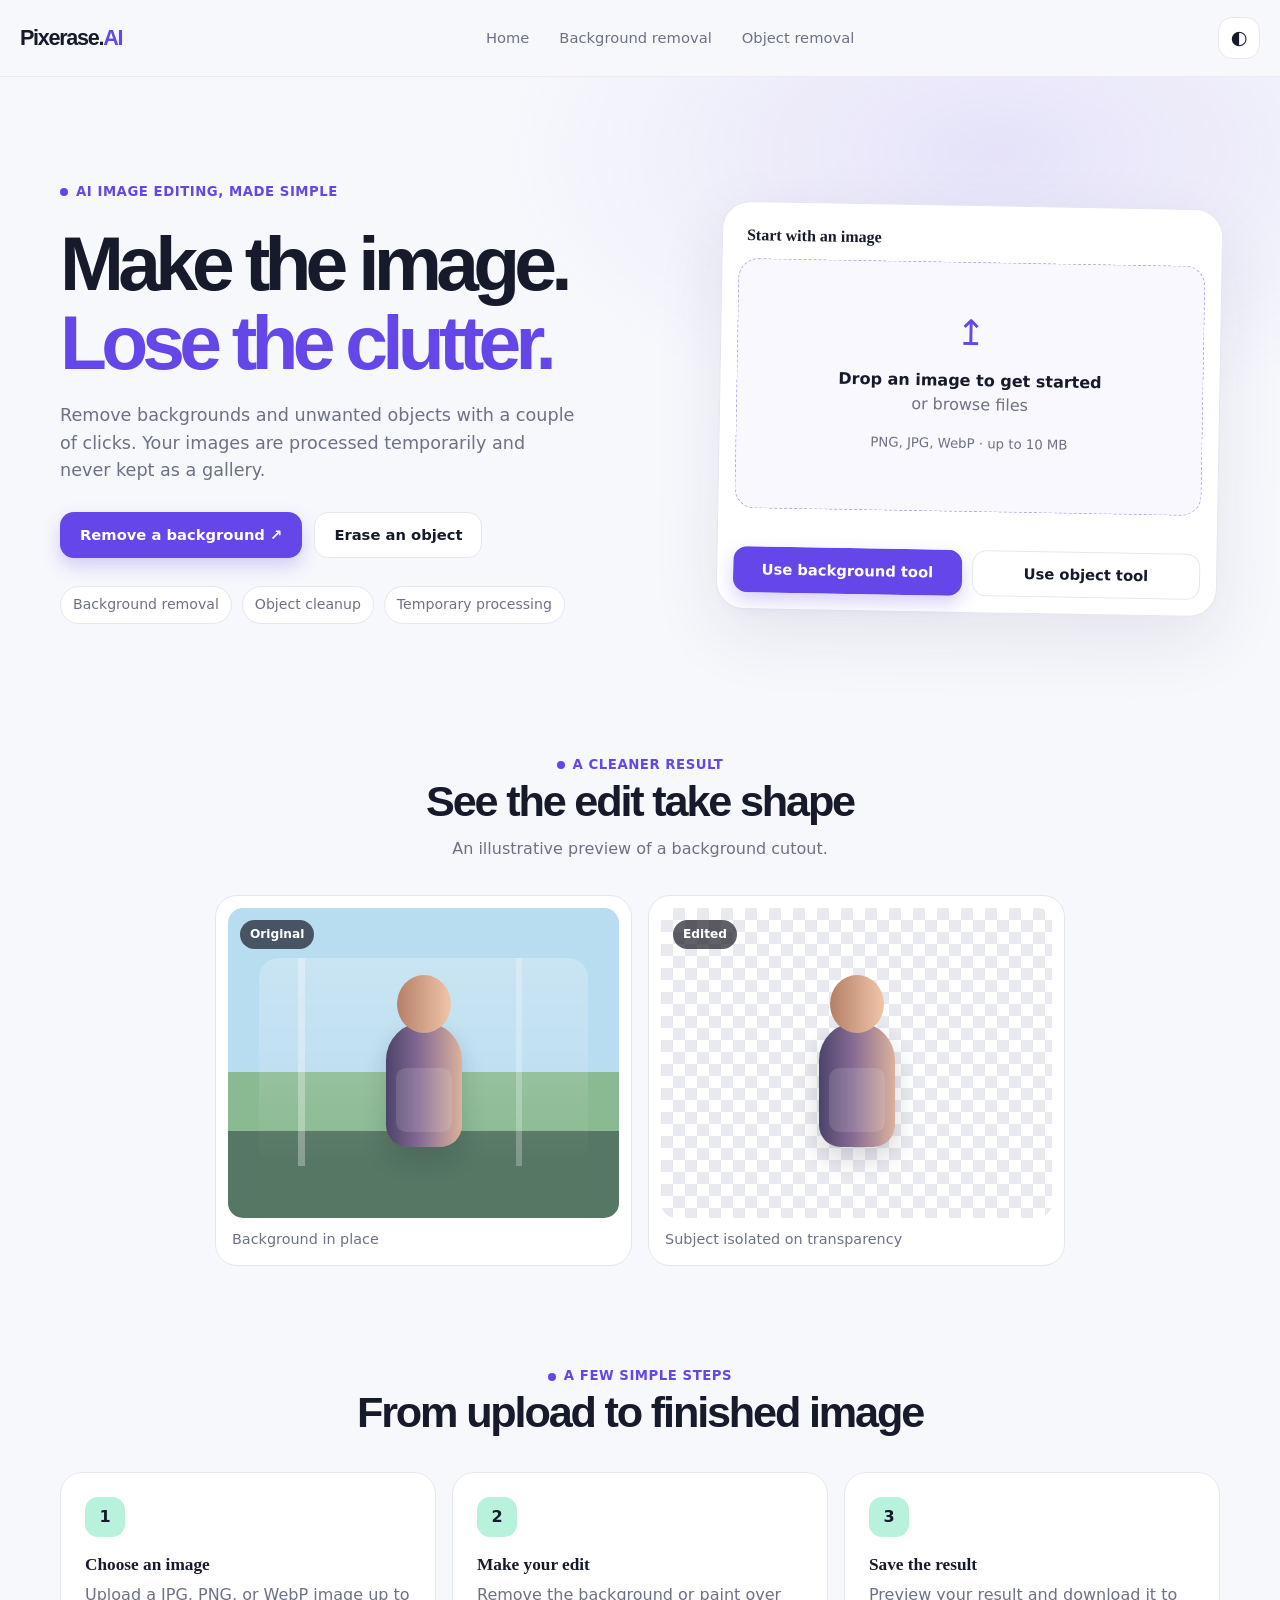
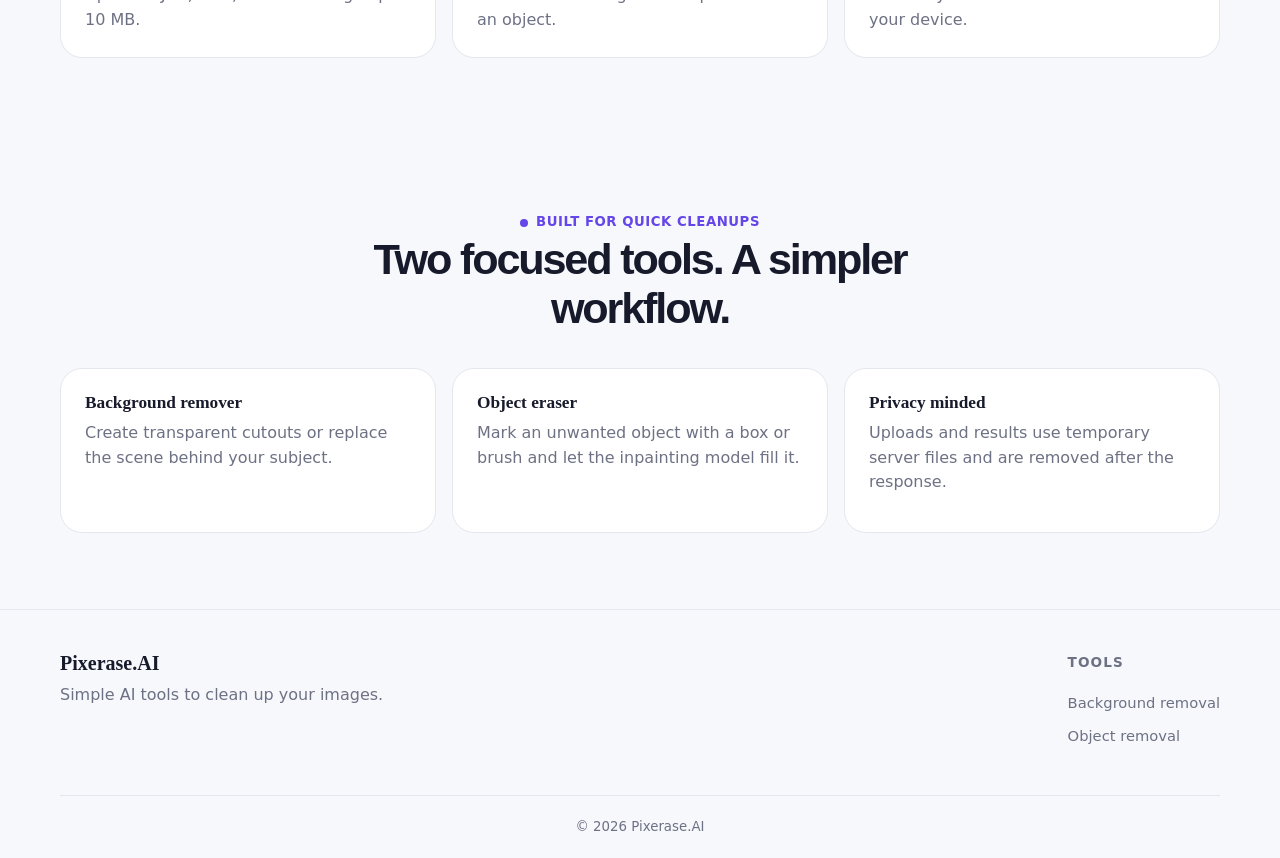
==== frontend/index.html @ 8d15eb5a "Restructure app and remove auth database docker" ====
<!doctype html><html lang="en"><head><meta charset="utf-8"><meta name="viewport" content="width=device-width,initial-scale=1"><meta name="description" content="Remove backgrounds and unwanted objects with Pixerase.AI."><meta property="og:title" content="Pixerase.AI — Clean up your images"><meta property="og:description" content="Remove backgrounds and unwanted objects with AI."><meta name="theme-color" content="#f7f8fc"><title>Pixerase.AI — Clean up your images</title><link rel="icon" href="./assets/favicon.svg"><link rel="stylesheet" href="./css/style.css"><script src="./js/config.js"></script></head><body>
<nav class="navbar"><div class="nav-inner"><a class="logo" href="/">Pixerase.<span class="accent">AI</span></a><ul class="nav-links"><li><a href="/">Home</a></li><li><a href="/background">Background removal</a></li><li><a href="/object">Object removal</a></li></ul><button class="theme-toggle" aria-label="Switch color theme">◐</button><button class="nav-toggle" aria-label="Open menu" aria-expanded="false">☰</button></div></nav>
<main><section class="hero full-width-hero"><div class="container hero-grid"><div class="hero-left"><span class="eyebrow">AI image editing, made simple</span><h1>Make the image.<br><span>Lose the clutter.</span></h1><p class="sub">Remove backgrounds and unwanted objects with a couple of clicks. Your images are processed temporarily and never kept as a gallery.</p><div class="hero-cta"><a href="/background" class="btn btn-primary">Remove a background ↗</a><a href="/object" class="btn btn-outline">Erase an object</a></div><ul class="features"><li>Background removal</li><li>Object cleanup</li><li>Temporary processing</li></ul></div><div class="hero-right"><div class="uploader-card"><h4>Start with an image</h4><label class="drop-area" id="homeDrop"><input id="homeFile" type="file" accept="image/png,image/jpeg,image/webp" hidden><div class="drop-inner"><span class="upload-icon">↥</span><strong>Drop an image to get started</strong><p class="muted">or <span class="linkish" id="homeSelectBtn" role="button" tabindex="0">browse files</span></p><p class="muted small">PNG, JPG, WebP · up to 10 MB</p></div></label><img id="homePreview" class="home-preview" alt="Selected image preview" style="display:none"><p class="status-message" id="homeStatus" role="status"></p><div class="hero-upload-actions"><button id="goBgBtn" class="btn btn-primary">Use background tool</button><button id="goObjBtn" class="btn btn-outline">Use object tool</button></div></div></div></div></section>
<section class="comparison container"><div class="section-heading"><span class="eyebrow">A cleaner result</span><h2>See the edit take shape</h2><p class="muted">An illustrative preview of a background cutout.</p></div><div class="comparison-grid"><figure class="comparison-card"><div class="demo-scene original"><span class="demo-subject" aria-hidden="true"></span><span class="scene-tag">Original</span></div><figcaption>Background in place</figcaption></figure><figure class="comparison-card"><div class="demo-scene cutout"><span class="demo-subject" aria-hidden="true"></span><span class="scene-tag">Edited</span></div><figcaption>Subject isolated on transparency</figcaption></figure></div></section><section class="how container"><div class="section-heading"><span class="eyebrow">A few simple steps</span><h2>From upload to finished image</h2></div><div class="steps"><div class="card"><div class="num">1</div><h3>Choose an image</h3><p>Upload a JPG, PNG, or WebP image up to 10 MB.</p></div><div class="card"><div class="num">2</div><h3>Make your edit</h3><p>Remove the background or paint over an object.</p></div><div class="card"><div class="num">3</div><h3>Save the result</h3><p>Preview your result and download it to your device.</p></div></div></section><section class="why-section container"><div class="section-heading"><span class="eyebrow">Built for quick cleanups</span><h2>Two focused tools. A simpler workflow.</h2></div><div class="why-grid"><div class="why-card"><h3>Background remover</h3><p>Create transparent cutouts or replace the scene behind your subject.</p></div><div class="why-card"><h3>Object eraser</h3><p>Mark an unwanted object with a box or brush and let the inpainting model fill it.</p></div><div class="why-card"><h3>Privacy minded</h3><p>Uploads and results use temporary server files and are removed after the response.</p></div></div></section></main><footer class="full-footer"><div class="container footer-grid"><div class="footer-brand"><div class="footer-logo">Pixerase.AI</div><p class="footer-tagline">Simple AI tools to clean up your images.</p></div><div><h4 class="footer-title">Tools</h4><ul><li><a href="/background">Background removal</a></li><li><a href="/object">Object removal</a></li></ul></div></div><div class="container footer-bottom"><small>© 2026 Pixerase.AI</small></div></footer><script src="./js/theme.js"></script><script src="./js/core.js"></script><script src="./js/home.js"></script><script src="./js/navbar.js"></script></body></html>
---- frontend/css/style.css ----
:root{color-scheme:light;--bg:#f7f8fc;--surface:#fff;--surface-soft:#f0f2f8;--text:#171a2a;--muted:#6d7184;--line:#e5e7ef;--accent:#6546e8;--accent-hover:#5133d0;--mint:#b8f2dc;--shadow:0 24px 70px rgba(34,29,76,.09);--radius:22px;--nav:rgba(247,248,252,.88)}
[data-theme="dark"]{color-scheme:dark;--bg:#11121a;--surface:#191a25;--surface-soft:#232431;--text:#f4f4fa;--muted:#a6a8ba;--line:#30313f;--accent:#a391ff;--accent-hover:#b5a7ff;--mint:#24493c;--shadow:0 24px 70px rgba(0,0,0,.28);--nav:rgba(17,18,26,.9)}
*{box-sizing:border-box}html{scroll-behavior:smooth}body{margin:0;background:var(--bg);color:var(--text);font-family:'DM Sans',system-ui,sans-serif;line-height:1.55;-webkit-font-smoothing:antialiased}button,input{font:inherit}button,a{-webkit-tap-highlight-color:transparent}a{color:inherit}img{max-width:100%}.container{width:min(1160px,calc(100% - 40px));margin-inline:auto}.navbar{position:sticky;top:0;z-index:50;background:var(--nav);backdrop-filter:blur(16px);border-bottom:1px solid color-mix(in srgb,var(--line) 70%,transparent)}.nav-inner{width:min(1240px,calc(100% - 40px));min-height:76px;margin:auto;display:flex;align-items:center;gap:24px}.logo{font:800 1.35rem Manrope,sans-serif;text-decoration:none;letter-spacing:-.06em;white-space:nowrap}.logo .accent{color:var(--accent)}.nav-links{display:flex;align-items:center;gap:30px;margin:0 auto;list-style:none;padding:0}.nav-links a,.footer-grid a{font-size:.92rem;color:var(--muted);text-decoration:none}.nav-links a:hover,.footer-grid a:hover{color:var(--accent)}.theme-toggle,.nav-toggle{width:42px;height:42px;border:1px solid var(--line);background:var(--surface);color:var(--text);border-radius:14px;cursor:pointer;font-size:1.2rem}.nav-toggle{display:none}.btn{display:inline-flex;align-items:center;justify-content:center;gap:8px;min-height:46px;padding:0 19px;border:1px solid transparent;border-radius:14px;text-decoration:none;font-weight:700;font-size:.92rem;cursor:pointer;transition:transform .18s,background .18s,border-color .18s}.btn:hover{transform:translateY(-1px)}.btn:focus-visible,button:focus-visible,a:focus-visible,input:focus-visible{outline:3px solid color-mix(in srgb,var(--accent) 45%,transparent);outline-offset:3px}.btn-primary{background:var(--accent);color:white;box-shadow:0 8px 18px color-mix(in srgb,var(--accent) 25%,transparent)}.btn-primary:hover{background:var(--accent-hover)}.btn-outline,.btn-secondary{background:var(--surface);border-color:var(--line);color:var(--text)}.btn-ghost{background:transparent;border-color:var(--line);color:var(--text)}.btn-large{min-height:54px;padding-inline:24px}.full-width-hero{padding:clamp(56px,8vw,112px) 0 70px;background:radial-gradient(ellipse at 78% 12%,color-mix(in srgb,var(--accent) 12%,transparent),transparent 35%),var(--bg)}.hero-grid{display:grid;grid-template-columns:1fr .88fr;gap:clamp(40px,7vw,100px);align-items:center}.hero-left{max-width:650px}.eyebrow{display:inline-flex;gap:8px;align-items:center;color:var(--accent);font-weight:700;font-size:.83rem;letter-spacing:.04em;text-transform:uppercase}.eyebrow:before{content:"";width:8px;height:8px;border-radius:50%;background:var(--accent)}h1,h2,h3,h4,p{margin-top:0}.hero-left h1{font:800 clamp(2.8rem,6vw,5.4rem)/1.03 Manrope,sans-serif;letter-spacing:-.075em;margin:20px 0}.hero-left h1 span{color:var(--accent)}.sub{font-size:1.1rem;color:var(--muted);max-width:520px}.hero-cta{display:flex;flex-wrap:wrap;gap:12px;margin:28px 0}.features{list-style:none;padding:0;display:flex;gap:10px;flex-wrap:wrap;color:var(--muted);font-size:.88rem}.features li{border:1px solid var(--line);background:var(--surface);border-radius:999px;padding:7px 12px}.uploader-card{background:var(--surface);border:1px solid var(--line);padding:16px;border-radius:28px;box-shadow:var(--shadow);transform:rotate(1deg)}.uploader-card h4{font:700 1rem Manrope;margin:8px 8px 14px}.drop-area,.file-drop{display:flex;align-items:center;justify-content:center;text-align:center;min-height:250px;padding:24px;border:1.5px dashed color-mix(in srgb,var(--accent) 38%,var(--line));border-radius:20px;background:color-mix(in srgb,var(--accent) 4%,var(--surface));cursor:pointer;transition:background .2s,border-color .2s}.drop-area.drag-over,.file-drop.drag-over{border-color:var(--accent);background:color-mix(in srgb,var(--accent) 10%,var(--surface))}.drop-inner{color:var(--muted)}.drop-inner strong{color:var(--text)}.drop-inner .upload-icon{display:block;font-size:2.2rem;color:var(--accent);margin-bottom:8px}.muted{color:var(--muted)}.small{font-size:.83rem}.home-preview{display:block;width:100%;max-height:240px;object-fit:contain;margin-top:16px;border-radius:16px}.hero-upload-actions{display:flex;gap:10px;margin-top:14px}.hero-upload-actions .btn{flex:1}.how,.why-section,.formats{padding:76px 0}.section-heading{text-align:center;max-width:620px;margin:0 auto 34px}.section-heading h2,.how h2,.section-title{font:800 clamp(1.8rem,3.4vw,2.7rem)/1.15 Manrope,sans-serif;letter-spacing:-.05em;margin-bottom:10px}.steps,.why-grid{display:grid;grid-template-columns:repeat(3,1fr);gap:16px}.card,.why-card{border:1px solid var(--line);background:var(--surface);border-radius:var(--radius);padding:24px}.num{display:grid;place-items:center;width:40px;height:40px;background:var(--mint);color:var(--text);border-radius:13px;font-weight:800;margin-bottom:18px}.card h3,.why-card h3{font:700 1.08rem Manrope;margin-bottom:8px}.card p,.why-card p{color:var(--muted);margin-bottom:0}.why-card{min-height:165px}.formats{text-align:center;padding-top:8px}.cta-banner{display:flex;align-items:center;justify-content:space-between;gap:24px;margin-bottom:80px;padding:clamp(28px,5vw,52px);background:var(--surface-soft);border-radius:28px}.cta-banner h2{font:800 clamp(1.5rem,3vw,2.2rem) Manrope;letter-spacing:-.04em;margin:0}.full-footer{border-top:1px solid var(--line);padding:42px 0 20px}.footer-grid{display:flex;justify-content:space-between;gap:30px;flex-wrap:wrap}.footer-brand{max-width:340px}.footer-logo{font:800 1.25rem Manrope}.footer-tagline{color:var(--muted);margin-top:8px}.footer-grid ul{padding:0;list-style:none}.footer-title{font-size:.85rem;text-transform:uppercase;color:var(--muted);letter-spacing:.08em}.footer-grid li{margin:8px 0}.footer-bottom{border-top:1px solid var(--line);text-align:center;color:var(--muted);margin-top:30px;padding-top:18px}.tool-page{display:grid;grid-template-columns:minmax(0,1fr) 280px;gap:24px;padding-block:42px 72px}.tool-left>h2{font:800 clamp(1.8rem,3vw,2.7rem) Manrope;letter-spacing:-.05em;margin:0}.tool-intro{color:var(--muted);margin:4px 0 24px}.upload-card,.info{background:var(--surface);border:1px solid var(--line);padding:14px;border-radius:var(--radius);margin-bottom:16px}.file-drop{min-height:150px}.file-drop p{margin:5px 0 0}.file-drop .linkish{color:var(--accent);font-weight:700}.input-box,.result-box{position:relative;display:flex;justify-content:center;align-items:center;min-height:180px;max-height:620px;overflow:hidden;background:var(--surface-soft);border:1px solid var(--line);border-radius:var(--radius);margin:16px 0}.rect-image{display:block;max-width:100%;max-height:620px;object-fit:contain}.input-box:has(#beforeObj){min-height:300px}.overlay-canvas{position:absolute;inset:0;width:100%;height:100%;touch-action:none;cursor:crosshair}.result-box{background-color:var(--surface-soft);background-image:linear-gradient(45deg,color-mix(in srgb,var(--line) 75%,transparent) 25%,transparent 25%),linear-gradient(-45deg,color-mix(in srgb,var(--line) 75%,transparent) 25%,transparent 25%),linear-gradient(45deg,transparent 75%,color-mix(in srgb,var(--line) 75%,transparent) 75%),linear-gradient(-45deg,transparent 75%,color-mix(in srgb,var(--line) 75%,transparent) 75%);background-size:20px 20px;background-position:0 0,0 10px,10px -10px,-10px 0}.controls{display:flex;gap:9px;align-items:center;flex-wrap:wrap;margin:14px 0}.control-label{display:flex;align-items:center;gap:8px;padding:0 12px;min-height:44px;border:1px solid var(--line);border-radius:13px;background:var(--surface);font-size:.9rem}.control-label input{width:95px;accent-color:var(--accent)}.template-gallery{display:flex;gap:10px;overflow:auto;padding:4px 0 12px}.template-thumb{width:104px;height:72px;flex:0 0 auto;object-fit:cover;border-radius:12px;border:2px solid transparent;cursor:pointer}.template-thumb.selected{border-color:var(--accent)}.custom-upload{flex:0 0 auto;display:grid;place-items:center;padding:12px;border:1px dashed var(--line);border-radius:12px;cursor:pointer;color:var(--muted)}.info h3{font:700 1rem Manrope}.tips-list{padding-left:18px;color:var(--muted)}.tips-list li{margin:10px 0}.status-message{min-height:24px;color:var(--muted);font-size:.9rem}.status-message.error{color:#c23d50}.status-message.success{color:#21855c}.processing{opacity:.65;pointer-events:none}
@media(max-width:900px){.nav-inner{gap:14px}.nav-links{gap:15px}.hero-grid{grid-template-columns:1fr .82fr;gap:35px}.tool-page{grid-template-columns:1fr}.tool-right{order:2}.input-box:has(#beforeObj){min-height:260px}}
@media(max-width:700px){.container,.nav-inner{width:min(100% - 28px,1160px)}.nav-inner{min-height:66px}.nav-links{display:none;position:absolute;top:65px;left:0;right:0;margin:0;padding:16px 20px 20px;background:var(--surface);border-bottom:1px solid var(--line);flex-direction:column;align-items:stretch}.nav-links.open{display:flex}.nav-links a{display:block;padding:8px}.nav-toggle{display:block}.hero-grid{grid-template-columns:1fr}.full-width-hero{padding-top:52px}.hero-left h1{font-size:clamp(2.7rem,13vw,4.2rem)}.hero-right{width:100%}.drop-area{min-height:200px}.steps,.why-grid{grid-template-columns:1fr}.how,.why-section{padding:54px 0}.cta-banner{align-items:flex-start;flex-direction:column;margin-bottom:54px}.tool-page{padding-top:28px}.tool-right{width:100%}.controls .btn{flex:1 1 42%;padding-inline:10px}.input-box,.result-box{min-height:150px}.input-box:has(#beforeObj){min-height:210px}.full-footer{padding-top:30px}.footer-grid{display:grid;grid-template-columns:1fr 1fr;gap:18px}.footer-brand{grid-column:1/-1}}
@media(max-width:380px){.container,.nav-inner{width:calc(100% - 24px)}.theme-toggle,.nav-toggle{width:40px;height:40px}.hero-cta{flex-direction:column}.hero-cta .btn{width:100%}.hero-upload-actions{flex-direction:column}.controls .btn{flex-basis:100%}}
@media(prefers-reduced-motion:reduce){*,*::before,*::after{scroll-behavior:auto!important;transition:none!important;animation-duration:.01ms!important;animation-iteration-count:1!important}}
.controls .active-mode{border-color:var(--accent);color:var(--accent);background:color-mix(in srgb,var(--accent) 8%,var(--surface))}.btn:disabled{opacity:.48;cursor:not-allowed;transform:none}
.comparison{padding:44px 0 22px}.comparison-grid{display:grid;grid-template-columns:repeat(2,minmax(0,1fr));gap:16px;max-width:850px;margin:auto}.comparison-card{margin:0;padding:12px;border:1px solid var(--line);border-radius:22px;background:var(--surface)}.comparison-card figcaption{padding:10px 4px 2px;color:var(--muted);font-size:.9rem}.demo-scene{height:clamp(190px,28vw,310px);position:relative;overflow:hidden;border-radius:15px;display:grid;place-items:center}.demo-scene.original{background:linear-gradient(180deg,#b8dcf0 0 53%,#89ba91 53% 72%,#557763 72%)}.demo-scene.original:before{content:"";position:absolute;inset:16% 8% 17%;background:linear-gradient(90deg,transparent 0 12%,rgba(255,255,255,.3) 12% 14%,transparent 14% 78%,rgba(255,255,255,.25) 78% 80%,transparent 80%),linear-gradient(180deg,rgba(255,255,255,.25),transparent);border-radius:20px}.demo-scene.cutout{background-color:#fff;background-image:linear-gradient(45deg,#e9eaf0 25%,transparent 25%),linear-gradient(-45deg,#e9eaf0 25%,transparent 25%),linear-gradient(45deg,transparent 75%,#e9eaf0 75%),linear-gradient(-45deg,transparent 75%,#e9eaf0 75%);background-size:24px 24px;background-position:0 0,0 12px,12px -12px,-12px 0}.demo-subject{position:relative;z-index:1;width:76px;height:125px;border-radius:42px 42px 24px 24px;background:linear-gradient(90deg,#4c436b,#876b93 45%,#dbb29d);box-shadow:0 12px 24px rgba(34,25,45,.18);margin-top:42px}.demo-subject:before{content:"";position:absolute;width:54px;height:58px;left:11px;top:-47px;border-radius:50%;background:linear-gradient(90deg,#b57f68,#f0c6a9)}.demo-subject:after{content:"";position:absolute;inset:46px 10px 15px;border-radius:10px;background:rgba(255,255,255,.12)}.scene-tag{position:absolute;z-index:2;top:12px;left:12px;padding:5px 10px;background:rgba(20,22,33,.68);color:#fff;border-radius:999px;font-size:.76rem;font-weight:700}
@media(max-width:700px){.comparison-grid{grid-template-columns:1fr}.demo-scene{height:210px}}
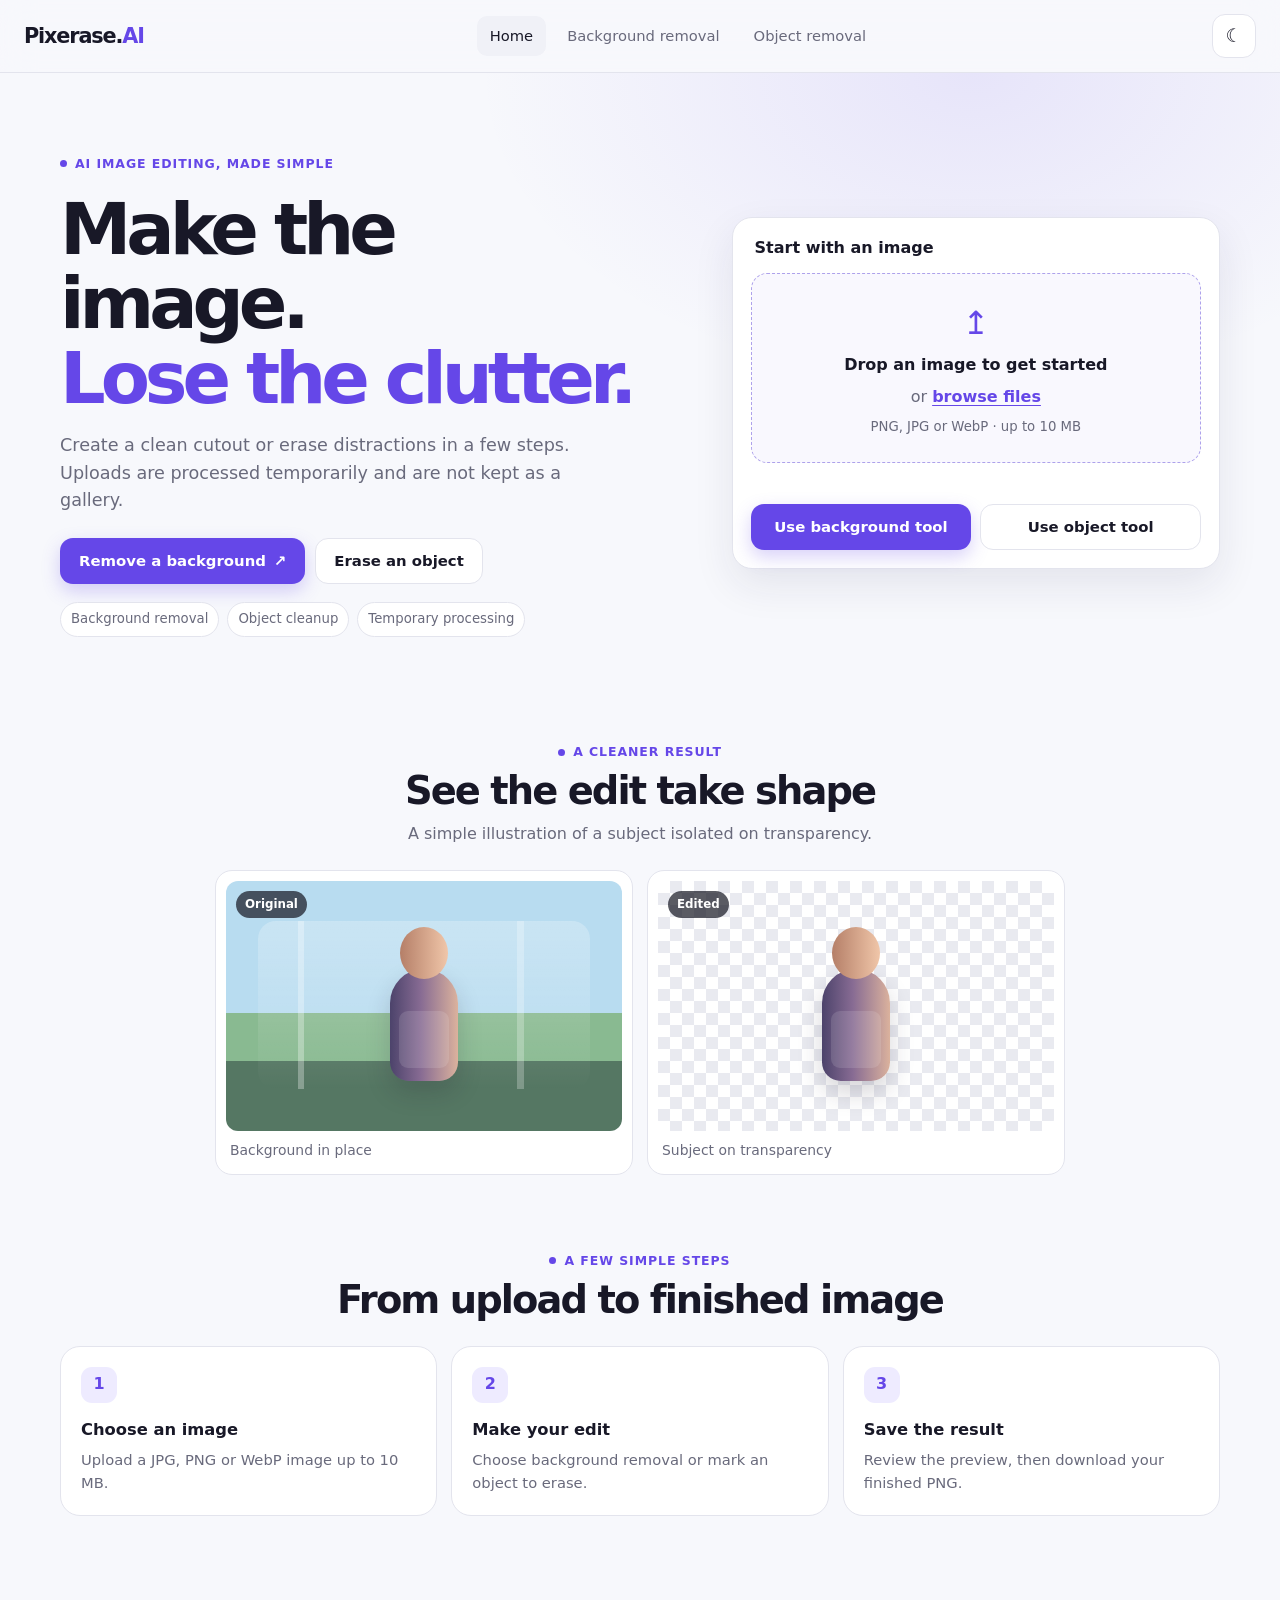
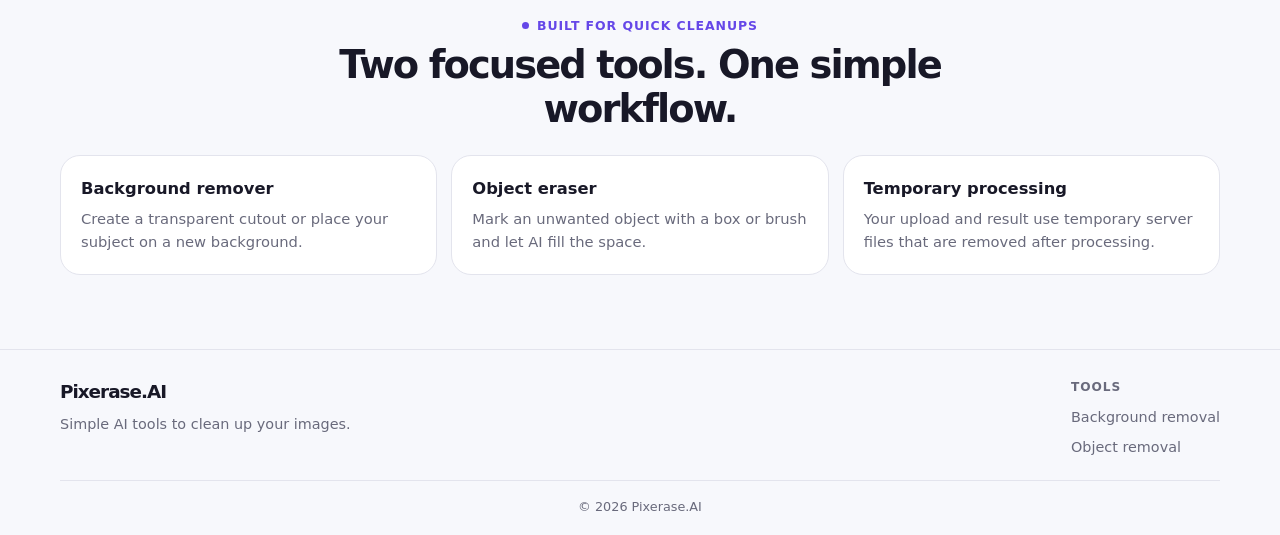
==== commit 320a1a76: "Redesign Pixerase frontend experience" ====
--- a/frontend/index.html
+++ b/frontend/index.html
@@ -1,4 +1,83 @@
-<!doctype html><html lang="en"><head><meta charset="utf-8"><meta name="viewport" content="width=device-width,initial-scale=1"><meta name="description" content="Remove backgrounds and unwanted objects with Pixerase.AI."><meta property="og:title" content="Pixerase.AI — Clean up your images"><meta property="og:description" content="Remove backgrounds and unwanted objects with AI."><meta name="theme-color" content="#f7f8fc"><title>Pixerase.AI — Clean up your images</title><link rel="icon" href="./assets/favicon.svg"><link rel="stylesheet" href="./css/style.css"><script src="./js/config.js"></script></head><body>
-<nav class="navbar"><div class="nav-inner"><a class="logo" href="/">Pixerase.<span class="accent">AI</span></a><ul class="nav-links"><li><a href="/">Home</a></li><li><a href="/background">Background removal</a></li><li><a href="/object">Object removal</a></li></ul><button class="theme-toggle" aria-label="Switch color theme">◐</button><button class="nav-toggle" aria-label="Open menu" aria-expanded="false">☰</button></div></nav>
-<main><section class="hero full-width-hero"><div class="container hero-grid"><div class="hero-left"><span class="eyebrow">AI image editing, made simple</span><h1>Make the image.<br><span>Lose the clutter.</span></h1><p class="sub">Remove backgrounds and unwanted objects with a couple of clicks. Your images are processed temporarily and never kept as a gallery.</p><div class="hero-cta"><a href="/background" class="btn btn-primary">Remove a background ↗</a><a href="/object" class="btn btn-outline">Erase an object</a></div><ul class="features"><li>Background removal</li><li>Object cleanup</li><li>Temporary processing</li></ul></div><div class="hero-right"><div class="uploader-card"><h4>Start with an image</h4><label class="drop-area" id="homeDrop"><input id="homeFile" type="file" accept="image/png,image/jpeg,image/webp" hidden><div class="drop-inner"><span class="upload-icon">↥</span><strong>Drop an image to get started</strong><p class="muted">or <span class="linkish" id="homeSelectBtn" role="button" tabindex="0">browse files</span></p><p class="muted small">PNG, JPG, WebP · up to 10 MB</p></div></label><img id="homePreview" class="home-preview" alt="Selected image preview" style="display:none"><p class="status-message" id="homeStatus" role="status"></p><div class="hero-upload-actions"><button id="goBgBtn" class="btn btn-primary">Use background tool</button><button id="goObjBtn" class="btn btn-outline">Use object tool</button></div></div></div></div></section>
-<section class="comparison container"><div class="section-heading"><span class="eyebrow">A cleaner result</span><h2>See the edit take shape</h2><p class="muted">An illustrative preview of a background cutout.</p></div><div class="comparison-grid"><figure class="comparison-card"><div class="demo-scene original"><span class="demo-subject" aria-hidden="true"></span><span class="scene-tag">Original</span></div><figcaption>Background in place</figcaption></figure><figure class="comparison-card"><div class="demo-scene cutout"><span class="demo-subject" aria-hidden="true"></span><span class="scene-tag">Edited</span></div><figcaption>Subject isolated on transparency</figcaption></figure></div></section><section class="how container"><div class="section-heading"><span class="eyebrow">A few simple steps</span><h2>From upload to finished image</h2></div><div class="steps"><div class="card"><div class="num">1</div><h3>Choose an image</h3><p>Upload a JPG, PNG, or WebP image up to 10 MB.</p></div><div class="card"><div class="num">2</div><h3>Make your edit</h3><p>Remove the background or paint over an object.</p></div><div class="card"><div class="num">3</div><h3>Save the result</h3><p>Preview your result and download it to your device.</p></div></div></section><section class="why-section container"><div class="section-heading"><span class="eyebrow">Built for quick cleanups</span><h2>Two focused tools. A simpler workflow.</h2></div><div class="why-grid"><div class="why-card"><h3>Background remover</h3><p>Create transparent cutouts or replace the scene behind your subject.</p></div><div class="why-card"><h3>Object eraser</h3><p>Mark an unwanted object with a box or brush and let the inpainting model fill it.</p></div><div class="why-card"><h3>Privacy minded</h3><p>Uploads and results use temporary server files and are removed after the response.</p></div></div></section></main><footer class="full-footer"><div class="container footer-grid"><div class="footer-brand"><div class="footer-logo">Pixerase.AI</div><p class="footer-tagline">Simple AI tools to clean up your images.</p></div><div><h4 class="footer-title">Tools</h4><ul><li><a href="/background">Background removal</a></li><li><a href="/object">Object removal</a></li></ul></div></div><div class="container footer-bottom"><small>© 2026 Pixerase.AI</small></div></footer><script src="./js/theme.js"></script><script src="./js/core.js"></script><script src="./js/home.js"></script><script src="./js/navbar.js"></script></body></html>
+<!doctype html>
+<html lang="en">
+<head>
+  <meta charset="utf-8">
+  <meta name="viewport" content="width=device-width, initial-scale=1">
+  <meta name="description" content="Remove backgrounds and unwanted objects with Pixerase.AI.">
+  <meta name="theme-color" content="#f7f8fc">
+  <title>Pixerase.AI — Clean up your images</title>
+  <link rel="icon" href="./assets/favicon.svg">
+  <link rel="stylesheet" href="./css/style.css">
+  <script src="./js/config.js"></script>
+</head>
+<body>
+  <nav class="navbar" aria-label="Main navigation">
+    <div class="nav-inner">
+      <a class="logo" href="/">Pixerase.<span class="accent">AI</span></a>
+      <ul class="nav-links" id="primaryNav">
+        <li><a href="/" aria-current="page">Home</a></li>
+        <li><a href="/background">Background removal</a></li>
+        <li><a href="/object">Object removal</a></li>
+      </ul>
+      <button class="theme-toggle" type="button" aria-label="Switch color theme" title="Switch color theme">◐</button>
+      <button class="nav-toggle" type="button" aria-label="Open menu" aria-controls="primaryNav" aria-expanded="false">☰</button>
+    </div>
+  </nav>
+  <main>
+    <section class="full-width-hero">
+      <div class="container hero-grid">
+        <div class="hero-left">
+          <span class="eyebrow">AI image editing, made simple</span>
+          <h1>Make the image.<br><span>Lose the clutter.</span></h1>
+          <p class="sub">Create a clean cutout or erase distractions in a few steps. Uploads are processed temporarily and are not kept as a gallery.</p>
+          <div class="hero-cta">
+            <a href="/background" class="btn btn-primary">Remove a background <span aria-hidden="true">↗</span></a>
+            <a href="/object" class="btn btn-outline">Erase an object</a>
+          </div>
+          <ul class="features" aria-label="Product features"><li>Background removal</li><li>Object cleanup</li><li>Temporary processing</li></ul>
+        </div>
+        <div class="hero-right">
+          <div class="uploader-card">
+            <h4>Start with an image</h4>
+            <label class="drop-area" id="homeDrop">
+              <input id="homeFile" type="file" accept="image/png,image/jpeg,image/webp" hidden>
+              <div class="drop-inner"><span class="upload-icon" aria-hidden="true">↥</span><strong>Drop an image to get started</strong><p>or <span class="linkish" id="homeSelectBtn" role="button" tabindex="0">browse files</span></p><p class="small">PNG, JPG or WebP · up to 10 MB</p></div>
+            </label>
+            <img id="homePreview" class="home-preview" alt="Selected image preview" style="display:none">
+            <p class="status-message" id="homeStatus" role="status" aria-live="polite"></p>
+            <div class="hero-upload-actions"><button id="goBgBtn" class="btn btn-primary" type="button">Use background tool</button><button id="goObjBtn" class="btn btn-outline" type="button">Use object tool</button></div>
+          </div>
+        </div>
+      </div>
+    </section>
+    <section class="comparison container">
+      <div class="section-heading"><span class="eyebrow">A cleaner result</span><h2>See the edit take shape</h2><p class="muted">A simple illustration of a subject isolated on transparency.</p></div>
+      <div class="comparison-grid">
+        <figure class="comparison-card"><div class="demo-scene original"><span class="demo-subject" aria-hidden="true"></span><span class="scene-tag">Original</span></div><figcaption>Background in place</figcaption></figure>
+        <figure class="comparison-card"><div class="demo-scene cutout"><span class="demo-subject" aria-hidden="true"></span><span class="scene-tag">Edited</span></div><figcaption>Subject on transparency</figcaption></figure>
+      </div>
+    </section>
+    <section class="how container">
+      <div class="section-heading"><span class="eyebrow">A few simple steps</span><h2>From upload to finished image</h2></div>
+      <div class="steps">
+        <article class="card"><div class="num">1</div><h3>Choose an image</h3><p>Upload a JPG, PNG or WebP image up to 10 MB.</p></article>
+        <article class="card"><div class="num">2</div><h3>Make your edit</h3><p>Choose background removal or mark an object to erase.</p></article>
+        <article class="card"><div class="num">3</div><h3>Save the result</h3><p>Review the preview, then download your finished PNG.</p></article>
+      </div>
+    </section>
+    <section class="why-section container">
+      <div class="section-heading"><span class="eyebrow">Built for quick cleanups</span><h2>Two focused tools. One simple workflow.</h2></div>
+      <div class="why-grid">
+        <article class="why-card"><h3>Background remover</h3><p>Create a transparent cutout or place your subject on a new background.</p></article>
+        <article class="why-card"><h3>Object eraser</h3><p>Mark an unwanted object with a box or brush and let AI fill the space.</p></article>
+        <article class="why-card"><h3>Temporary processing</h3><p>Your upload and result use temporary server files that are removed after processing.</p></article>
+      </div>
+    </section>
+  </main>
+  <footer class="full-footer">
+    <div class="container footer-grid"><div class="footer-brand"><div class="footer-logo">Pixerase.<span class="accent">AI</span></div><p class="footer-tagline">Simple AI tools to clean up your images.</p></div><div><h4 class="footer-title">Tools</h4><ul><li><a href="/background">Background removal</a></li><li><a href="/object">Object removal</a></li></ul></div></div>
+    <div class="container footer-bottom"><small>© 2026 Pixerase.AI</small></div>
+  </footer>
+  <script src="./js/theme.js"></script><script src="./js/core.js"></script><script src="./js/home.js"></script><script src="./js/navbar.js"></script>
+</body>
+</html>
--- a/frontend/css/style.css
+++ b/frontend/css/style.css
@@ -1,10 +1,214 @@
-:root{color-scheme:light;--bg:#f7f8fc;--surface:#fff;--surface-soft:#f0f2f8;--text:#171a2a;--muted:#6d7184;--line:#e5e7ef;--accent:#6546e8;--accent-hover:#5133d0;--mint:#b8f2dc;--shadow:0 24px 70px rgba(34,29,76,.09);--radius:22px;--nav:rgba(247,248,252,.88)}
-[data-theme="dark"]{color-scheme:dark;--bg:#11121a;--surface:#191a25;--surface-soft:#232431;--text:#f4f4fa;--muted:#a6a8ba;--line:#30313f;--accent:#a391ff;--accent-hover:#b5a7ff;--mint:#24493c;--shadow:0 24px 70px rgba(0,0,0,.28);--nav:rgba(17,18,26,.9)}
-*{box-sizing:border-box}html{scroll-behavior:smooth}body{margin:0;background:var(--bg);color:var(--text);font-family:'DM Sans',system-ui,sans-serif;line-height:1.55;-webkit-font-smoothing:antialiased}button,input{font:inherit}button,a{-webkit-tap-highlight-color:transparent}a{color:inherit}img{max-width:100%}.container{width:min(1160px,calc(100% - 40px));margin-inline:auto}.navbar{position:sticky;top:0;z-index:50;background:var(--nav);backdrop-filter:blur(16px);border-bottom:1px solid color-mix(in srgb,var(--line) 70%,transparent)}.nav-inner{width:min(1240px,calc(100% - 40px));min-height:76px;margin:auto;display:flex;align-items:center;gap:24px}.logo{font:800 1.35rem Manrope,sans-serif;text-decoration:none;letter-spacing:-.06em;white-space:nowrap}.logo .accent{color:var(--accent)}.nav-links{display:flex;align-items:center;gap:30px;margin:0 auto;list-style:none;padding:0}.nav-links a,.footer-grid a{font-size:.92rem;color:var(--muted);text-decoration:none}.nav-links a:hover,.footer-grid a:hover{color:var(--accent)}.theme-toggle,.nav-toggle{width:42px;height:42px;border:1px solid var(--line);background:var(--surface);color:var(--text);border-radius:14px;cursor:pointer;font-size:1.2rem}.nav-toggle{display:none}.btn{display:inline-flex;align-items:center;justify-content:center;gap:8px;min-height:46px;padding:0 19px;border:1px solid transparent;border-radius:14px;text-decoration:none;font-weight:700;font-size:.92rem;cursor:pointer;transition:transform .18s,background .18s,border-color .18s}.btn:hover{transform:translateY(-1px)}.btn:focus-visible,button:focus-visible,a:focus-visible,input:focus-visible{outline:3px solid color-mix(in srgb,var(--accent) 45%,transparent);outline-offset:3px}.btn-primary{background:var(--accent);color:white;box-shadow:0 8px 18px color-mix(in srgb,var(--accent) 25%,transparent)}.btn-primary:hover{background:var(--accent-hover)}.btn-outline,.btn-secondary{background:var(--surface);border-color:var(--line);color:var(--text)}.btn-ghost{background:transparent;border-color:var(--line);color:var(--text)}.btn-large{min-height:54px;padding-inline:24px}.full-width-hero{padding:clamp(56px,8vw,112px) 0 70px;background:radial-gradient(ellipse at 78% 12%,color-mix(in srgb,var(--accent) 12%,transparent),transparent 35%),var(--bg)}.hero-grid{display:grid;grid-template-columns:1fr .88fr;gap:clamp(40px,7vw,100px);align-items:center}.hero-left{max-width:650px}.eyebrow{display:inline-flex;gap:8px;align-items:center;color:var(--accent);font-weight:700;font-size:.83rem;letter-spacing:.04em;text-transform:uppercase}.eyebrow:before{content:"";width:8px;height:8px;border-radius:50%;background:var(--accent)}h1,h2,h3,h4,p{margin-top:0}.hero-left h1{font:800 clamp(2.8rem,6vw,5.4rem)/1.03 Manrope,sans-serif;letter-spacing:-.075em;margin:20px 0}.hero-left h1 span{color:var(--accent)}.sub{font-size:1.1rem;color:var(--muted);max-width:520px}.hero-cta{display:flex;flex-wrap:wrap;gap:12px;margin:28px 0}.features{list-style:none;padding:0;display:flex;gap:10px;flex-wrap:wrap;color:var(--muted);font-size:.88rem}.features li{border:1px solid var(--line);background:var(--surface);border-radius:999px;padding:7px 12px}.uploader-card{background:var(--surface);border:1px solid var(--line);padding:16px;border-radius:28px;box-shadow:var(--shadow);transform:rotate(1deg)}.uploader-card h4{font:700 1rem Manrope;margin:8px 8px 14px}.drop-area,.file-drop{display:flex;align-items:center;justify-content:center;text-align:center;min-height:250px;padding:24px;border:1.5px dashed color-mix(in srgb,var(--accent) 38%,var(--line));border-radius:20px;background:color-mix(in srgb,var(--accent) 4%,var(--surface));cursor:pointer;transition:background .2s,border-color .2s}.drop-area.drag-over,.file-drop.drag-over{border-color:var(--accent);background:color-mix(in srgb,var(--accent) 10%,var(--surface))}.drop-inner{color:var(--muted)}.drop-inner strong{color:var(--text)}.drop-inner .upload-icon{display:block;font-size:2.2rem;color:var(--accent);margin-bottom:8px}.muted{color:var(--muted)}.small{font-size:.83rem}.home-preview{display:block;width:100%;max-height:240px;object-fit:contain;margin-top:16px;border-radius:16px}.hero-upload-actions{display:flex;gap:10px;margin-top:14px}.hero-upload-actions .btn{flex:1}.how,.why-section,.formats{padding:76px 0}.section-heading{text-align:center;max-width:620px;margin:0 auto 34px}.section-heading h2,.how h2,.section-title{font:800 clamp(1.8rem,3.4vw,2.7rem)/1.15 Manrope,sans-serif;letter-spacing:-.05em;margin-bottom:10px}.steps,.why-grid{display:grid;grid-template-columns:repeat(3,1fr);gap:16px}.card,.why-card{border:1px solid var(--line);background:var(--surface);border-radius:var(--radius);padding:24px}.num{display:grid;place-items:center;width:40px;height:40px;background:var(--mint);color:var(--text);border-radius:13px;font-weight:800;margin-bottom:18px}.card h3,.why-card h3{font:700 1.08rem Manrope;margin-bottom:8px}.card p,.why-card p{color:var(--muted);margin-bottom:0}.why-card{min-height:165px}.formats{text-align:center;padding-top:8px}.cta-banner{display:flex;align-items:center;justify-content:space-between;gap:24px;margin-bottom:80px;padding:clamp(28px,5vw,52px);background:var(--surface-soft);border-radius:28px}.cta-banner h2{font:800 clamp(1.5rem,3vw,2.2rem) Manrope;letter-spacing:-.04em;margin:0}.full-footer{border-top:1px solid var(--line);padding:42px 0 20px}.footer-grid{display:flex;justify-content:space-between;gap:30px;flex-wrap:wrap}.footer-brand{max-width:340px}.footer-logo{font:800 1.25rem Manrope}.footer-tagline{color:var(--muted);margin-top:8px}.footer-grid ul{padding:0;list-style:none}.footer-title{font-size:.85rem;text-transform:uppercase;color:var(--muted);letter-spacing:.08em}.footer-grid li{margin:8px 0}.footer-bottom{border-top:1px solid var(--line);text-align:center;color:var(--muted);margin-top:30px;padding-top:18px}.tool-page{display:grid;grid-template-columns:minmax(0,1fr) 280px;gap:24px;padding-block:42px 72px}.tool-left>h2{font:800 clamp(1.8rem,3vw,2.7rem) Manrope;letter-spacing:-.05em;margin:0}.tool-intro{color:var(--muted);margin:4px 0 24px}.upload-card,.info{background:var(--surface);border:1px solid var(--line);padding:14px;border-radius:var(--radius);margin-bottom:16px}.file-drop{min-height:150px}.file-drop p{margin:5px 0 0}.file-drop .linkish{color:var(--accent);font-weight:700}.input-box,.result-box{position:relative;display:flex;justify-content:center;align-items:center;min-height:180px;max-height:620px;overflow:hidden;background:var(--surface-soft);border:1px solid var(--line);border-radius:var(--radius);margin:16px 0}.rect-image{display:block;max-width:100%;max-height:620px;object-fit:contain}.input-box:has(#beforeObj){min-height:300px}.overlay-canvas{position:absolute;inset:0;width:100%;height:100%;touch-action:none;cursor:crosshair}.result-box{background-color:var(--surface-soft);background-image:linear-gradient(45deg,color-mix(in srgb,var(--line) 75%,transparent) 25%,transparent 25%),linear-gradient(-45deg,color-mix(in srgb,var(--line) 75%,transparent) 25%,transparent 25%),linear-gradient(45deg,transparent 75%,color-mix(in srgb,var(--line) 75%,transparent) 75%),linear-gradient(-45deg,transparent 75%,color-mix(in srgb,var(--line) 75%,transparent) 75%);background-size:20px 20px;background-position:0 0,0 10px,10px -10px,-10px 0}.controls{display:flex;gap:9px;align-items:center;flex-wrap:wrap;margin:14px 0}.control-label{display:flex;align-items:center;gap:8px;padding:0 12px;min-height:44px;border:1px solid var(--line);border-radius:13px;background:var(--surface);font-size:.9rem}.control-label input{width:95px;accent-color:var(--accent)}.template-gallery{display:flex;gap:10px;overflow:auto;padding:4px 0 12px}.template-thumb{width:104px;height:72px;flex:0 0 auto;object-fit:cover;border-radius:12px;border:2px solid transparent;cursor:pointer}.template-thumb.selected{border-color:var(--accent)}.custom-upload{flex:0 0 auto;display:grid;place-items:center;padding:12px;border:1px dashed var(--line);border-radius:12px;cursor:pointer;color:var(--muted)}.info h3{font:700 1rem Manrope}.tips-list{padding-left:18px;color:var(--muted)}.tips-list li{margin:10px 0}.status-message{min-height:24px;color:var(--muted);font-size:.9rem}.status-message.error{color:#c23d50}.status-message.success{color:#21855c}.processing{opacity:.65;pointer-events:none}
-@media(max-width:900px){.nav-inner{gap:14px}.nav-links{gap:15px}.hero-grid{grid-template-columns:1fr .82fr;gap:35px}.tool-page{grid-template-columns:1fr}.tool-right{order:2}.input-box:has(#beforeObj){min-height:260px}}
-@media(max-width:700px){.container,.nav-inner{width:min(100% - 28px,1160px)}.nav-inner{min-height:66px}.nav-links{display:none;position:absolute;top:65px;left:0;right:0;margin:0;padding:16px 20px 20px;background:var(--surface);border-bottom:1px solid var(--line);flex-direction:column;align-items:stretch}.nav-links.open{display:flex}.nav-links a{display:block;padding:8px}.nav-toggle{display:block}.hero-grid{grid-template-columns:1fr}.full-width-hero{padding-top:52px}.hero-left h1{font-size:clamp(2.7rem,13vw,4.2rem)}.hero-right{width:100%}.drop-area{min-height:200px}.steps,.why-grid{grid-template-columns:1fr}.how,.why-section{padding:54px 0}.cta-banner{align-items:flex-start;flex-direction:column;margin-bottom:54px}.tool-page{padding-top:28px}.tool-right{width:100%}.controls .btn{flex:1 1 42%;padding-inline:10px}.input-box,.result-box{min-height:150px}.input-box:has(#beforeObj){min-height:210px}.full-footer{padding-top:30px}.footer-grid{display:grid;grid-template-columns:1fr 1fr;gap:18px}.footer-brand{grid-column:1/-1}}
-@media(max-width:380px){.container,.nav-inner{width:calc(100% - 24px)}.theme-toggle,.nav-toggle{width:40px;height:40px}.hero-cta{flex-direction:column}.hero-cta .btn{width:100%}.hero-upload-actions{flex-direction:column}.controls .btn{flex-basis:100%}}
-@media(prefers-reduced-motion:reduce){*,*::before,*::after{scroll-behavior:auto!important;transition:none!important;animation-duration:.01ms!important;animation-iteration-count:1!important}}
-.controls .active-mode{border-color:var(--accent);color:var(--accent);background:color-mix(in srgb,var(--accent) 8%,var(--surface))}.btn:disabled{opacity:.48;cursor:not-allowed;transform:none}
-.comparison{padding:44px 0 22px}.comparison-grid{display:grid;grid-template-columns:repeat(2,minmax(0,1fr));gap:16px;max-width:850px;margin:auto}.comparison-card{margin:0;padding:12px;border:1px solid var(--line);border-radius:22px;background:var(--surface)}.comparison-card figcaption{padding:10px 4px 2px;color:var(--muted);font-size:.9rem}.demo-scene{height:clamp(190px,28vw,310px);position:relative;overflow:hidden;border-radius:15px;display:grid;place-items:center}.demo-scene.original{background:linear-gradient(180deg,#b8dcf0 0 53%,#89ba91 53% 72%,#557763 72%)}.demo-scene.original:before{content:"";position:absolute;inset:16% 8% 17%;background:linear-gradient(90deg,transparent 0 12%,rgba(255,255,255,.3) 12% 14%,transparent 14% 78%,rgba(255,255,255,.25) 78% 80%,transparent 80%),linear-gradient(180deg,rgba(255,255,255,.25),transparent);border-radius:20px}.demo-scene.cutout{background-color:#fff;background-image:linear-gradient(45deg,#e9eaf0 25%,transparent 25%),linear-gradient(-45deg,#e9eaf0 25%,transparent 25%),linear-gradient(45deg,transparent 75%,#e9eaf0 75%),linear-gradient(-45deg,transparent 75%,#e9eaf0 75%);background-size:24px 24px;background-position:0 0,0 12px,12px -12px,-12px 0}.demo-subject{position:relative;z-index:1;width:76px;height:125px;border-radius:42px 42px 24px 24px;background:linear-gradient(90deg,#4c436b,#876b93 45%,#dbb29d);box-shadow:0 12px 24px rgba(34,25,45,.18);margin-top:42px}.demo-subject:before{content:"";position:absolute;width:54px;height:58px;left:11px;top:-47px;border-radius:50%;background:linear-gradient(90deg,#b57f68,#f0c6a9)}.demo-subject:after{content:"";position:absolute;inset:46px 10px 15px;border-radius:10px;background:rgba(255,255,255,.12)}.scene-tag{position:absolute;z-index:2;top:12px;left:12px;padding:5px 10px;background:rgba(20,22,33,.68);color:#fff;border-radius:999px;font-size:.76rem;font-weight:700}
-@media(max-width:700px){.comparison-grid{grid-template-columns:1fr}.demo-scene{height:210px}}
+:root {
+  color-scheme: light;
+  --bg: #f7f8fc;
+  --surface: #fff;
+  --surface-2: #f0f1f7;
+  --text: #181827;
+  --muted: #696a7c;
+  --line: #e3e4ed;
+  --accent: #6547e8;
+  --accent-strong: #5032cc;
+  --accent-soft: #eeebff;
+  --success: #177b53;
+  --error: #c33d51;
+  --shadow: 0 16px 42px rgba(35, 28, 75, .09);
+  --radius: 20px;
+  --radius-sm: 13px;
+  --nav: rgba(247, 248, 252, .88);
+}
+[data-theme="dark"] {
+  color-scheme: dark;
+  --bg: #11121a;
+  --surface: #1a1b26;
+  --surface-2: #242531;
+  --text: #f5f4fb;
+  --muted: #aaaabd;
+  --line: #333441;
+  --accent: #a795ff;
+  --accent-strong: #b9abff;
+  --accent-soft: #2b2642;
+  --success: #75d8ae;
+  --error: #ff8290;
+  --shadow: 0 18px 46px rgba(0, 0, 0, .3);
+  --nav: rgba(17, 18, 26, .9);
+}
+* { box-sizing: border-box; }
+html { scroll-behavior: smooth; }
+body {
+  margin: 0;
+  min-width: 320px;
+  background: var(--bg);
+  color: var(--text);
+  font: 400 16px/1.55 Inter, ui-sans-serif, system-ui, -apple-system, BlinkMacSystemFont, "Segoe UI", sans-serif;
+  -webkit-font-smoothing: antialiased;
+}
+button, input { font: inherit; }
+button, a { -webkit-tap-highlight-color: transparent; }
+a { color: inherit; }
+img { max-width: 100%; }
+h1, h2, h3, h4, p { margin-top: 0; }
+.container { width: min(1160px, calc(100% - 48px)); margin-inline: auto; }
+.navbar { position: sticky; top: 0; z-index: 50; background: var(--nav); backdrop-filter: blur(16px); border-bottom: 1px solid var(--line); }
+.nav-inner { width: min(1240px, calc(100% - 48px)); min-height: 72px; margin: auto; display: flex; align-items: center; gap: 22px; }
+.logo, .footer-logo { font-weight: 800; letter-spacing: -.055em; text-decoration: none; white-space: nowrap; }
+.logo { font-size: 1.3rem; }
+.logo .accent { color: var(--accent); }
+.nav-links { display: flex; align-items: center; gap: 8px; margin: 0 auto; padding: 0; list-style: none; }
+.nav-links a { display: block; padding: 9px 13px; border-radius: 10px; color: var(--muted); text-decoration: none; font-size: .92rem; transition: background .18s, color .18s; }
+.nav-links a:hover, .nav-links a[aria-current="page"] { color: var(--text); background: var(--surface-2); }
+.theme-toggle, .nav-toggle { width: 44px; height: 44px; flex: 0 0 auto; border: 1px solid var(--line); border-radius: 13px; background: var(--surface); color: var(--text); cursor: pointer; }
+.theme-toggle { font-size: 1.15rem; }
+.nav-toggle { display: none; font-size: 1.2rem; }
+.btn { display: inline-flex; align-items: center; justify-content: center; gap: 8px; min-height: 46px; padding: 0 18px; border: 1px solid transparent; border-radius: var(--radius-sm); text-decoration: none; font-size: .93rem; font-weight: 700; cursor: pointer; transition: transform .16s, background .16s, border-color .16s, color .16s; }
+.btn:hover:not(:disabled) { transform: translateY(-1px); }
+.btn-primary { color: #fff; background: var(--accent); box-shadow: 0 7px 18px color-mix(in srgb, var(--accent) 25%, transparent); }
+[data-theme="dark"] .btn-primary { color: #171325; }
+.btn-primary:hover:not(:disabled) { background: var(--accent-strong); }
+.btn-outline, .btn-secondary { border-color: var(--line); background: var(--surface); color: var(--text); }
+.btn-ghost { border-color: var(--line); background: transparent; color: var(--text); }
+.btn:disabled { opacity: .48; cursor: not-allowed; }
+.btn:focus-visible, button:focus-visible, a:focus-visible, input:focus-visible, .file-drop:focus-within { outline: 3px solid color-mix(in srgb, var(--accent) 48%, transparent); outline-offset: 3px; }
+.eyebrow { display: inline-flex; align-items: center; gap: 8px; color: var(--accent); font-size: .78rem; font-weight: 750; letter-spacing: .075em; text-transform: uppercase; }
+.eyebrow::before { width: 7px; height: 7px; border-radius: 50%; background: currentColor; content: ""; }
+.muted { color: var(--muted); }
+.small { font-size: .83rem; }
+.full-width-hero { padding: clamp(42px, 6vw, 78px) 0 clamp(38px, 5vw, 62px); background: radial-gradient(ellipse at 76% 0%, color-mix(in srgb, var(--accent) 11%, transparent), transparent 36%), var(--bg); }
+.hero-grid { display: grid; grid-template-columns: minmax(0, 1fr) minmax(360px, .82fr); align-items: center; gap: clamp(32px, 6vw, 76px); }
+.hero-left { max-width: 630px; }
+.hero-left h1 { margin: 17px 0; font-size: clamp(2.7rem, 5.6vw, 5rem); line-height: 1.04; letter-spacing: -.07em; }
+.hero-left h1 span { color: var(--accent); }
+.sub { max-width: 540px; color: var(--muted); font-size: clamp(1rem, 1.5vw, 1.1rem); }
+.hero-cta { display: flex; flex-wrap: wrap; gap: 10px; margin: 24px 0 18px; }
+.features { display: flex; flex-wrap: wrap; gap: 8px; margin: 0; padding: 0; list-style: none; color: var(--muted); font-size: .83rem; }
+.features li { padding: 6px 10px; border: 1px solid var(--line); border-radius: 999px; background: var(--surface); }
+.uploader-card { padding: 18px; border: 1px solid var(--line); border-radius: var(--radius); background: var(--surface); box-shadow: var(--shadow); }
+.uploader-card h4 { margin: 0 0 12px 4px; font-size: 1rem; }
+.drop-area, .file-drop { display: flex; min-height: 190px; align-items: center; justify-content: center; padding: 22px; border: 1.5px dashed color-mix(in srgb, var(--accent) 42%, var(--line)); border-radius: 16px; background: color-mix(in srgb, var(--accent) 4%, var(--surface)); text-align: center; cursor: pointer; transition: background .18s, border-color .18s; }
+.drop-area:hover, .file-drop:hover, .drop-area.drag-over, .file-drop.drag-over { border-color: var(--accent); background: color-mix(in srgb, var(--accent) 9%, var(--surface)); }
+.drop-inner { color: var(--muted); }
+.drop-inner strong { color: var(--text); }
+.drop-inner p { margin: 7px 0 0; }
+.drop-inner .upload-icon { display: block; margin-bottom: 5px; color: var(--accent); font-size: 2rem; }
+.linkish { color: var(--accent); font-weight: 700; text-decoration: underline; text-underline-offset: 3px; cursor: pointer; }
+.home-preview { display: block; width: 100%; max-height: 210px; margin-top: 14px; border-radius: 12px; object-fit: contain; }
+.hero-upload-actions { display: flex; gap: 9px; margin-top: 12px; }
+.hero-upload-actions .btn { flex: 1; padding-inline: 10px; }
+.comparison { padding: 40px 0 24px; }
+.section-heading { max-width: 640px; margin: 0 auto 24px; text-align: center; }
+.section-heading h2 { margin: 6px 0 8px; font-size: clamp(1.7rem, 3vw, 2.45rem); line-height: 1.15; letter-spacing: -.05em; }
+.section-heading p { margin-bottom: 0; }
+.comparison-grid { display: grid; max-width: 850px; grid-template-columns: repeat(2, minmax(0, 1fr)); gap: 14px; margin: auto; }
+.comparison-card { margin: 0; padding: 10px; border: 1px solid var(--line); border-radius: 17px; background: var(--surface); }
+.comparison-card figcaption { padding: 9px 4px 2px; color: var(--muted); font-size: .87rem; }
+.demo-scene { position: relative; display: grid; height: clamp(170px, 23vw, 250px); overflow: hidden; place-items: center; border-radius: 12px; }
+.demo-scene.original { background: linear-gradient(180deg, #b8dcf0 0 53%, #89ba91 53% 72%, #557763 72%); }
+.demo-scene.original::before { position: absolute; inset: 16% 8% 17%; border-radius: 18px; background: linear-gradient(90deg, transparent 0 12%, rgba(255,255,255,.3) 12% 14%, transparent 14% 78%, rgba(255,255,255,.25) 78% 80%, transparent 80%), linear-gradient(180deg, rgba(255,255,255,.25), transparent); content: ""; }
+.demo-scene.cutout { background-color: #fff; background-image: linear-gradient(45deg,#e9eaf0 25%,transparent 25%),linear-gradient(-45deg,#e9eaf0 25%,transparent 25%),linear-gradient(45deg,transparent 75%,#e9eaf0 75%),linear-gradient(-45deg,transparent 75%,#e9eaf0 75%); background-position: 0 0,0 12px,12px -12px,-12px 0; background-size: 24px 24px; }
+.demo-subject { position: relative; z-index: 1; width: 68px; height: 112px; margin-top: 38px; border-radius: 38px 38px 21px 21px; background: linear-gradient(90deg,#4c436b,#876b93 45%,#dbb29d); box-shadow: 0 12px 24px rgba(34,25,45,.18); }
+.demo-subject::before { position: absolute; top: -42px; left: 10px; width: 48px; height: 52px; border-radius: 50%; background: linear-gradient(90deg,#b57f68,#f0c6a9); content: ""; }
+.demo-subject::after { position: absolute; inset: 42px 9px 13px; border-radius: 9px; background: rgba(255,255,255,.12); content: ""; }
+.scene-tag { position: absolute; z-index: 2; top: 10px; left: 10px; padding: 4px 9px; border-radius: 999px; background: rgba(20,22,33,.7); color: #fff; font-size: .74rem; font-weight: 700; }
+.how, .why-section { padding: 48px 0; }
+.steps, .why-grid { display: grid; grid-template-columns: repeat(3, minmax(0, 1fr)); gap: 14px; }
+.card, .why-card { padding: 20px; border: 1px solid var(--line); border-radius: var(--radius); background: var(--surface); }
+.num { display: grid; width: 36px; height: 36px; margin-bottom: 14px; border-radius: 11px; background: var(--accent-soft); color: var(--accent); font-weight: 800; place-items: center; }
+.card h3, .why-card h3 { margin-bottom: 7px; font-size: 1.02rem; }
+.card p, .why-card p { margin-bottom: 0; color: var(--muted); font-size: .92rem; }
+.why-card { min-height: 0; }
+.full-footer { margin-top: 26px; padding: 28px 0 16px; border-top: 1px solid var(--line); }
+.footer-grid { display: flex; justify-content: space-between; gap: 28px; }
+.footer-brand { max-width: 340px; }
+.footer-logo { font-size: 1.15rem; }
+.footer-tagline { margin: 7px 0 0; color: var(--muted); font-size: .9rem; }
+.footer-grid a { color: var(--muted); font-size: .9rem; text-decoration: none; }
+.footer-grid a:hover { color: var(--accent); }
+.footer-grid ul { margin: 8px 0 0; padding: 0; list-style: none; }
+.footer-title { margin: 0; color: var(--muted); font-size: .76rem; letter-spacing: .08em; text-transform: uppercase; }
+.footer-grid li + li { margin-top: 6px; }
+.footer-bottom { margin-top: 20px; padding-top: 13px; border-top: 1px solid var(--line); color: var(--muted); text-align: center; }
+.footer-bottom small { font-size: .8rem; }
+.tool-page { display: grid; grid-template-columns: minmax(0, 1fr) 260px; align-items: start; gap: 22px; padding-block: 34px 42px; }
+.tool-left { min-width: 0; }
+.tool-left > h2 { margin: 5px 0 4px; font-size: clamp(1.8rem, 3vw, 2.5rem); line-height: 1.15; letter-spacing: -.055em; }
+.tool-intro { margin: 0 0 18px; color: var(--muted); }
+.upload-card, .info { margin-bottom: 14px; padding: 12px; border: 1px solid var(--line); border-radius: var(--radius); background: var(--surface); }
+.file-drop { min-height: 128px; border-radius: 14px; }
+.file-drop p { margin: 5px 0 0; }
+.input-box, .result-box { position: relative; display: none; min-height: 170px; max-height: min(62vh, 600px); align-items: center; justify-content: center; overflow: hidden; margin: 12px 0; border: 1px solid var(--line); border-radius: var(--radius); background: var(--surface-2); }
+.input-box.has-preview, .result-box.has-preview { display: flex; }
+.input-box.object-preview { min-height: 230px; }
+.rect-image { display: block; max-width: 100%; max-height: min(62vh, 600px); object-fit: contain; }
+.overlay-canvas { position: absolute; touch-action: none; cursor: crosshair; }
+.result-box { background-color: var(--surface-2); background-image: linear-gradient(45deg,color-mix(in srgb,var(--line) 75%,transparent) 25%,transparent 25%),linear-gradient(-45deg,color-mix(in srgb,var(--line) 75%,transparent) 25%,transparent 25%),linear-gradient(45deg,transparent 75%,color-mix(in srgb,var(--line) 75%,transparent) 75%),linear-gradient(-45deg,transparent 75%,color-mix(in srgb,var(--line) 75%,transparent) 75%); background-position: 0 0,0 10px,10px -10px,-10px 0; background-size: 20px 20px; }
+.controls { display: flex; flex-wrap: wrap; align-items: center; gap: 8px; margin: 12px 0; }
+.controls .btn { min-height: 44px; padding-inline: 14px; }
+.controls .active-mode { border-color: var(--accent); background: var(--accent-soft); color: var(--accent); }
+.control-label { display: flex; min-height: 44px; align-items: center; gap: 8px; padding: 0 11px; border: 1px solid var(--line); border-radius: 12px; background: var(--surface); font-size: .88rem; }
+.control-label input { width: 88px; accent-color: var(--accent); }
+.status-message { min-height: 22px; margin: 7px 0 10px; color: var(--muted); font-size: .9rem; }
+.status-message.error { color: var(--error); }
+.status-message.success { color: var(--success); }
+.processing { opacity: .68; pointer-events: none; }
+.tool-section-title { margin: 20px 0 8px; font-size: 1rem; }
+.template-gallery { display: flex; gap: 10px; overflow-x: auto; padding: 3px 0 10px; }
+.template-thumb { width: 100px; height: 68px; flex: 0 0 auto; border: 2px solid transparent; border-radius: 11px; object-fit: cover; cursor: pointer; }
+.template-thumb.selected { border-color: var(--accent); }
+.custom-upload { display: grid; min-height: 68px; flex: 0 0 auto; padding: 10px 14px; border: 1px dashed var(--line); border-radius: 11px; color: var(--muted); cursor: pointer; place-items: center; }
+.info { position: sticky; top: 92px; padding: 18px; }
+.info h3 { margin-bottom: 10px; font-size: 1rem; }
+.tips-list { margin: 0; padding-left: 19px; color: var(--muted); font-size: .9rem; }
+.tips-list li { padding-left: 2px; }
+.tips-list li + li { margin-top: 10px; }
+.info-tip { margin: 14px 0 0; padding: 11px 12px; border-radius: 12px; background: var(--accent-soft); color: var(--text); font-size: .84rem; }
+@media (max-width: 900px) {
+  .hero-grid { grid-template-columns: minmax(0, 1fr) minmax(300px, .85fr); gap: 30px; }
+  .tool-page { grid-template-columns: minmax(0, 1fr) 230px; gap: 16px; }
+  .steps, .why-grid { gap: 10px; }
+  .card, .why-card { padding: 17px; }
+}
+@media (max-width: 720px) {
+  .container, .nav-inner { width: calc(100% - 32px); }
+  .nav-inner { min-height: 64px; gap: 10px; }
+  .nav-links { position: absolute; top: 63px; right: 0; left: 0; display: none; align-items: stretch; gap: 3px; margin: 0; padding: 10px 16px 14px; border-bottom: 1px solid var(--line); background: var(--surface); box-shadow: var(--shadow); }
+  .nav-links.open { display: flex; flex-direction: column; }
+  .nav-links a { padding: 11px 12px; }
+  .theme-toggle { margin-left: auto; }
+  .nav-toggle { display: block; }
+  .hero-grid { grid-template-columns: 1fr; gap: 24px; }
+  .full-width-hero { padding: 38px 0 34px; }
+  .hero-left h1 { font-size: clamp(2.65rem, 10vw, 4.1rem); }
+  .hero-cta { margin: 19px 0 15px; }
+  .drop-area { min-height: 166px; }
+  .comparison { padding-top: 30px; }
+  .how, .why-section { padding: 36px 0; }
+  .steps, .why-grid { grid-template-columns: 1fr; }
+  .section-heading { margin-bottom: 18px; }
+  .tool-page { grid-template-columns: 1fr; gap: 4px; padding-block: 25px 30px; }
+  .tool-right { order: 2; }
+  .info { position: static; }
+  .input-box.object-preview { min-height: 190px; }
+  .controls .btn { flex: 1 1 auto; }
+  .footer-grid { gap: 20px; }
+}
+@media (max-width: 480px) {
+  .container, .nav-inner { width: calc(100% - 28px); }
+  .logo { font-size: 1.18rem; }
+  .theme-toggle, .nav-toggle { width: 42px; height: 42px; }
+  .hero-cta { display: grid; grid-template-columns: 1fr; }
+  .hero-upload-actions { flex-direction: column; }
+  .uploader-card { padding: 12px; }
+  .comparison-grid { grid-template-columns: 1fr; }
+  .demo-scene { height: 190px; }
+  .tool-left > h2 { font-size: 1.85rem; }
+  .controls { gap: 7px; }
+  .controls .btn { min-width: calc(50% - 4px); padding-inline: 9px; font-size: .86rem; }
+  .control-label { width: 100%; justify-content: space-between; }
+  .control-label input { width: min(50%, 170px); }
+  .input-box, .result-box { min-height: 140px; border-radius: 15px; }
+  .input-box.object-preview { min-height: 160px; }
+  .footer-grid { display: grid; grid-template-columns: 1fr 1fr; }
+  .footer-brand { grid-column: 1 / -1; }
+}
+@media (prefers-reduced-motion: reduce) {
+  *, *::before, *::after { scroll-behavior: auto !important; transition-duration: .01ms !important; animation-duration: .01ms !important; animation-iteration-count: 1 !important; }
+}
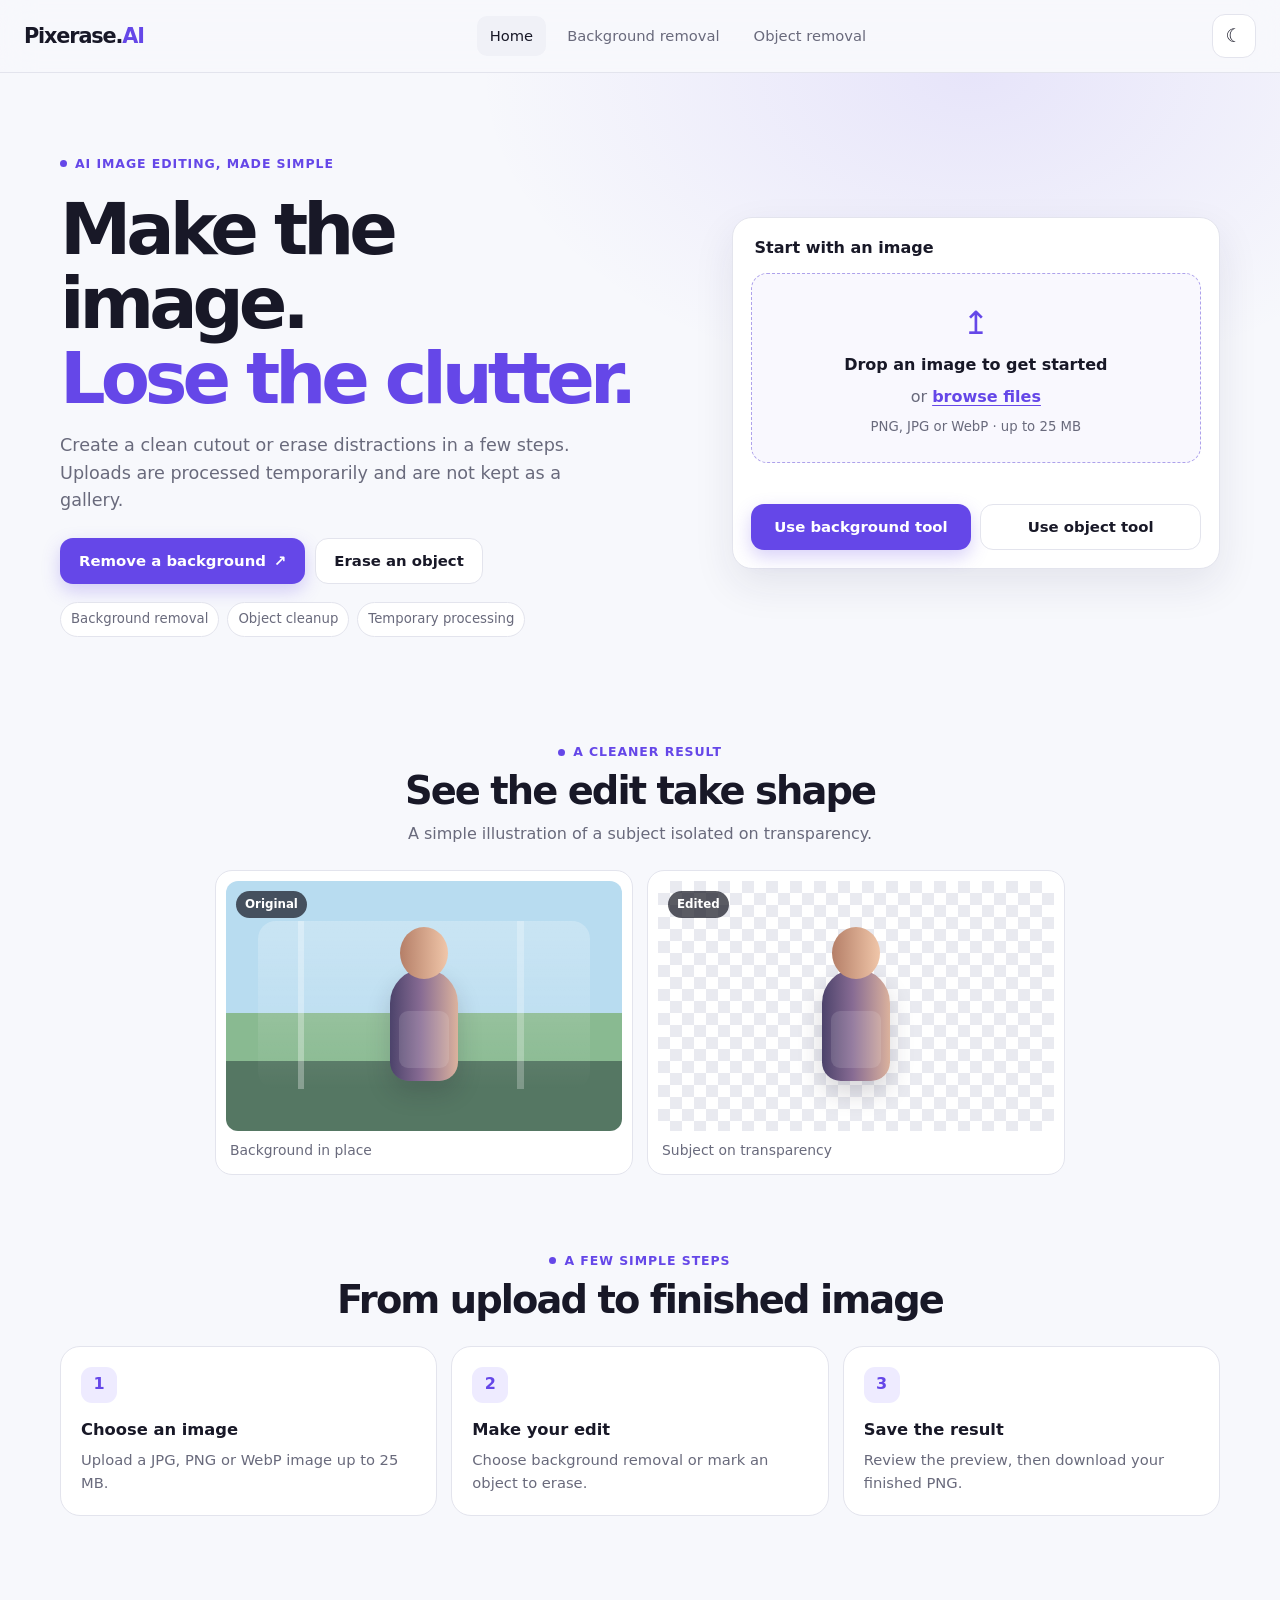
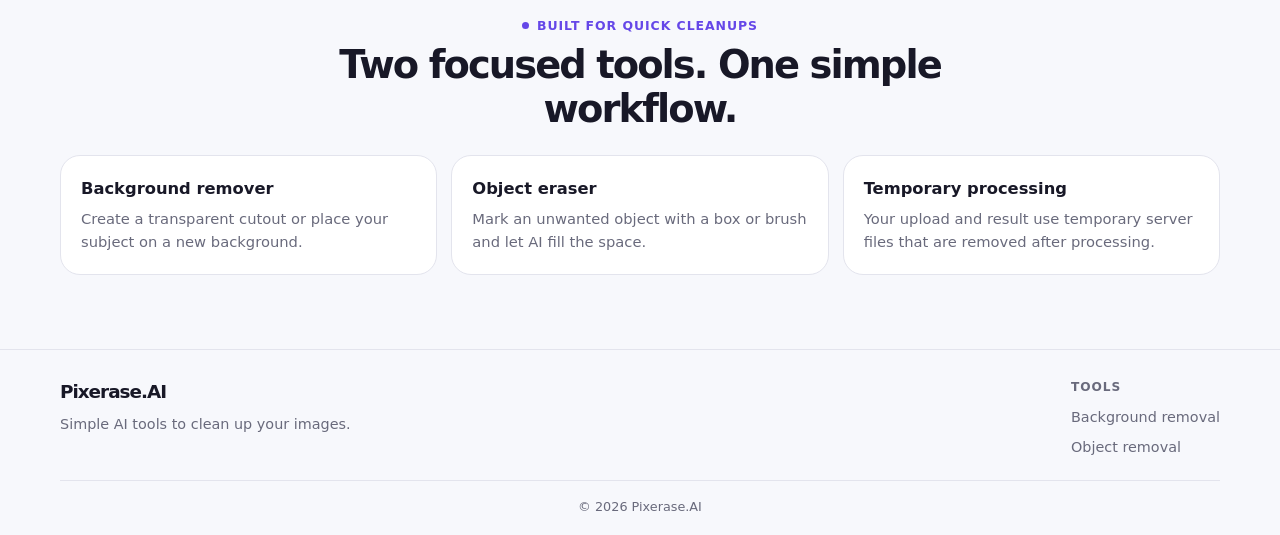
==== commit fa8df1bb: "Support removing multiple objects and larger uploads" ====
--- a/frontend/index.html
+++ b/frontend/index.html
@@ -41,7 +41,7 @@
             <h4>Start with an image</h4>
             <label class="drop-area" id="homeDrop">
               <input id="homeFile" type="file" accept="image/png,image/jpeg,image/webp" hidden>
-              <div class="drop-inner"><span class="upload-icon" aria-hidden="true">↥</span><strong>Drop an image to get started</strong><p>or <span class="linkish" id="homeSelectBtn" role="button" tabindex="0">browse files</span></p><p class="small">PNG, JPG or WebP · up to 10 MB</p></div>
+              <div class="drop-inner"><span class="upload-icon" aria-hidden="true">↥</span><strong>Drop an image to get started</strong><p>or <span class="linkish" id="homeSelectBtn" role="button" tabindex="0">browse files</span></p><p class="small">PNG, JPG or WebP · up to 25 MB</p></div>
             </label>
             <img id="homePreview" class="home-preview" alt="Selected image preview" style="display:none">
             <p class="status-message" id="homeStatus" role="status" aria-live="polite"></p>
@@ -60,7 +60,7 @@
     <section class="how container">
       <div class="section-heading"><span class="eyebrow">A few simple steps</span><h2>From upload to finished image</h2></div>
       <div class="steps">
-        <article class="card"><div class="num">1</div><h3>Choose an image</h3><p>Upload a JPG, PNG or WebP image up to 10 MB.</p></article>
+        <article class="card"><div class="num">1</div><h3>Choose an image</h3><p>Upload a JPG, PNG or WebP image up to 25 MB.</p></article>
         <article class="card"><div class="num">2</div><h3>Make your edit</h3><p>Choose background removal or mark an object to erase.</p></article>
         <article class="card"><div class="num">3</div><h3>Save the result</h3><p>Review the preview, then download your finished PNG.</p></article>
       </div>
